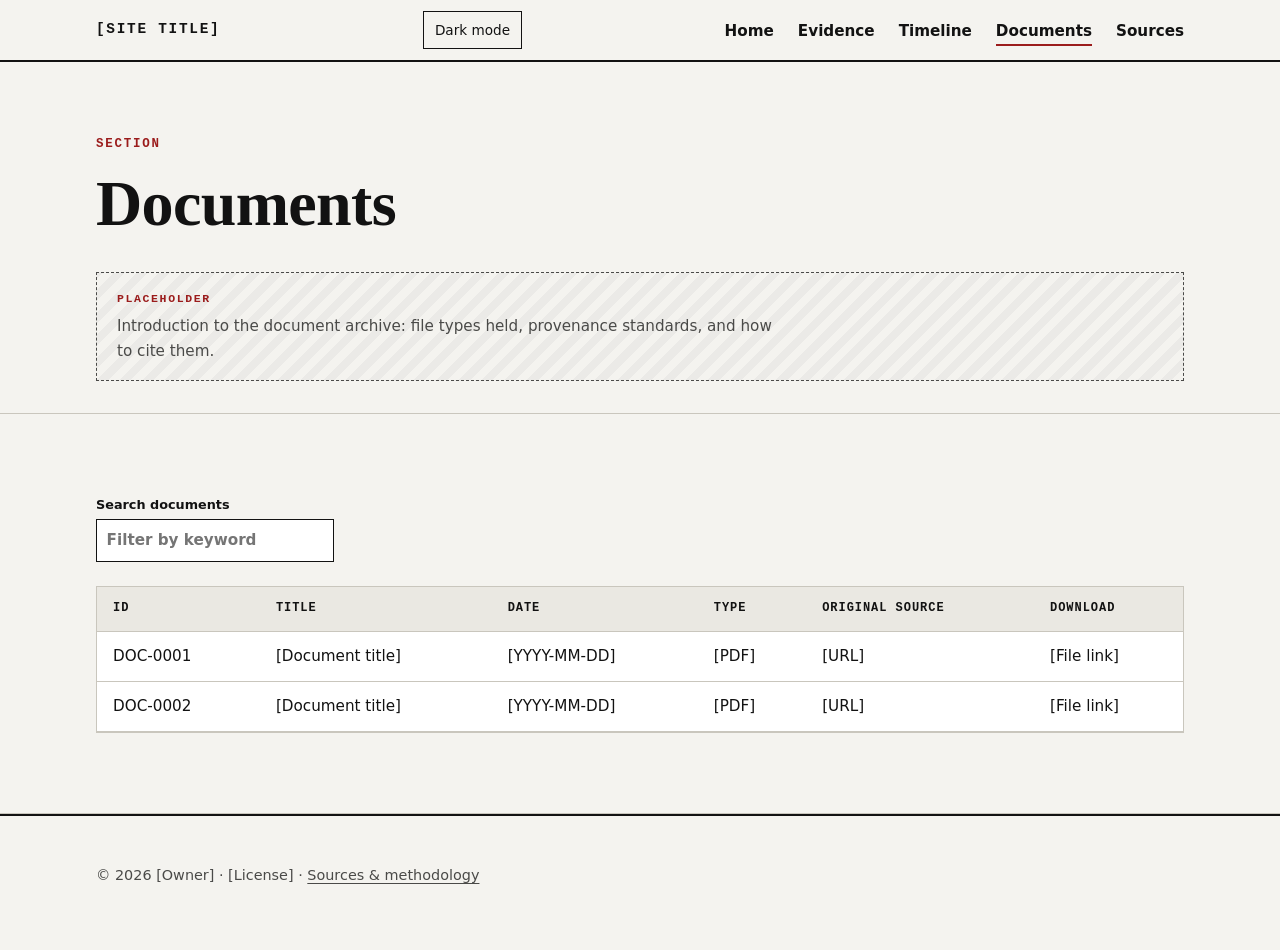
==== documents/index.html @ ba1105cd "Initial static archive structure" ====
<!doctype html>
<html lang="en">
<head>
  <meta charset="utf-8">
  <meta name="viewport" content="width=device-width, initial-scale=1">
  <title>Documents — [Site Title]</title>
  <link rel="stylesheet" href="../assets/css/style.css">
</head>
<body>
  <a class="skip-link" href="#main">Skip to content</a>
  <header class="site-header">
    <div class="container header-inner">
      <a class="site-title" href="../">[Site Title]</a>
      <div class="header-actions">
        <button class="theme-toggle" type="button">Dark mode</button>
        <button class="nav-toggle" type="button" aria-expanded="false" aria-controls="site-nav">Menu</button>
      </div>
      <nav class="site-nav" id="site-nav" aria-label="Main">
        <ul>
          <li><a href="../">Home</a></li>
          <li><a href="../evidence/">Evidence</a></li>
          <li><a href="../timeline/">Timeline</a></li>
          <li><a href="../documents/" aria-current="page">Documents</a></li>
          <li><a href="../sources/">Sources</a></li>
        </ul>
      </nav>
    </div>
  </header>

  <main id="main">
    <section class="page-hero">
      <div class="container">
        <p class="eyebrow">Section</p>
        <h1>Documents</h1>
        <div class="placeholder"><p>Introduction to the document archive: file types held, provenance standards, and how to cite them.</p></div>
      </div>
    </section>

    <section class="section">
      <div class="container">
        <div class="filter-bar" role="search">
          <label>Search documents
            <input type="search" data-filter-search placeholder="Filter by keyword">
          </label>
        </div>
        <!--
          DOCUMENT ROW TEMPLATE — one <tr> per file.
          Store files in /documents/files/ (create when first needed) and link relatively: files/DOC-0001.pdf
        -->
        <div class="table-wrap">
          <table data-filter-list>
            <caption class="visually-hidden">Archived documents</caption>
            <thead>
              <tr><th scope="col">ID</th><th scope="col">Title</th><th scope="col">Date</th><th scope="col">Type</th><th scope="col">Original source</th><th scope="col">Download</th></tr>
            </thead>
            <tbody>
              <tr id="doc-0001" data-search="[keywords]">
                <td>DOC-0001</td><td>[Document title]</td><td>[YYYY-MM-DD]</td><td>[PDF]</td><td>[URL]</td><td>[File link]</td>
              </tr>
              <tr id="doc-0002" data-search="[keywords]">
                <td>DOC-0002</td><td>[Document title]</td><td>[YYYY-MM-DD]</td><td>[PDF]</td><td>[URL]</td><td>[File link]</td>
              </tr>
            </tbody>
          </table>
        </div>
      </div>
    </section>
  </main>

  <footer class="site-footer">
    <div class="container">
      <p>© <span data-year></span> [Owner] · [License] · <a href="../sources/">Sources &amp; methodology</a></p>
    </div>
  </footer>
  <script src="../assets/js/main.js" defer></script>
</body>
</html>
---- assets/css/style.css ----
/* =========================================================
   Archive site — base stylesheet
   No framework. Edit tokens in :root to retheme the site.
   ========================================================= */

:root {
  --bg: #f4f3ef;
  --bg-alt: #eae8e2;
  --surface: #ffffff;
  --text: #121212;
  --text-muted: #4a4a48;
  --rule: #c9c6bd;
  --rule-strong: #121212;
  --accent: #9b1c1c;          /* restrained documentary red */
  --accent-contrast: #ffffff;
  --focus: #1d4ed8;
  --placeholder-bg: repeating-linear-gradient(-45deg, transparent 0 8px, rgba(0,0,0,.035) 8px 16px);

  --font-serif: "Georgia", "Times New Roman", serif;
  --font-sans: system-ui, -apple-system, "Segoe UI", Roboto, "Helvetica Neue", Arial, sans-serif;
  --font-mono: ui-monospace, "SFMono-Regular", Consolas, "Liberation Mono", monospace;

  --max: 72rem;
  --gutter: clamp(1rem, 4vw, 2rem);
}

@media (prefers-color-scheme: dark) {
  :root:not([data-theme="light"]) {
    --bg: #111110;
    --bg-alt: #1a1a19;
    --surface: #1f1f1d;
    --text: #f2f1ec;
    --text-muted: #b5b3ab;
    --rule: #3a3a37;
    --rule-strong: #f2f1ec;
    --accent: #f07167;
    --accent-contrast: #111110;
    --focus: #93c5fd;
    --placeholder-bg: repeating-linear-gradient(-45deg, transparent 0 8px, rgba(255,255,255,.04) 8px 16px);
  }
}
:root[data-theme="dark"] {
  --bg: #111110;
  --bg-alt: #1a1a19;
  --surface: #1f1f1d;
  --text: #f2f1ec;
  --text-muted: #b5b3ab;
  --rule: #3a3a37;
  --rule-strong: #f2f1ec;
  --accent: #f07167;
  --accent-contrast: #111110;
  --focus: #93c5fd;
  --placeholder-bg: repeating-linear-gradient(-45deg, transparent 0 8px, rgba(255,255,255,.04) 8px 16px);
}

/* ---------- Reset / base ---------- */
*, *::before, *::after { box-sizing: border-box; }
html { -webkit-text-size-adjust: 100%; }
body {
  margin: 0;
  background: var(--bg);
  color: var(--text);
  font-family: var(--font-sans);
  font-size: 1.0625rem;
  line-height: 1.65;
}
img { max-width: 100%; height: auto; }
a { color: inherit; text-decoration-thickness: 1px; text-underline-offset: 3px; }
a:hover { color: var(--accent); }
:focus-visible { outline: 3px solid var(--focus); outline-offset: 2px; }

h1, h2, h3 { font-family: var(--font-serif); line-height: 1.15; font-weight: 700; margin: 0 0 .5em; }
h1 { font-size: clamp(2.2rem, 6vw, 4rem); letter-spacing: -.01em; }
h2 { font-size: clamp(1.6rem, 3.5vw, 2.25rem); }
h3 { font-size: 1.2rem; }
p { margin: 0 0 1em; max-width: 68ch; }

.skip-link {
  position: absolute; left: -999px; top: 0;
  background: var(--text); color: var(--bg); padding: .5rem 1rem; z-index: 100;
}
.skip-link:focus { left: 0; }

.visually-hidden {
  position: absolute !important; width: 1px; height: 1px; overflow: hidden;
  clip: rect(0 0 0 0); white-space: nowrap;
}

.container { max-width: var(--max); margin: 0 auto; padding: 0 var(--gutter); }

/* ---------- Header / nav ---------- */
.site-header {
  border-bottom: 2px solid var(--rule-strong);
  background: var(--bg);
  position: sticky; top: 0; z-index: 50;
}
.header-inner {
  display: flex; align-items: center; justify-content: space-between;
  gap: 1rem; min-height: 3.75rem;
}
.site-title {
  font-family: var(--font-mono); font-size: .9rem; font-weight: 700;
  text-transform: uppercase; letter-spacing: .12em; text-decoration: none;
}
.nav-toggle, .theme-toggle {
  font: inherit; font-size: .85rem; background: transparent; color: var(--text);
  border: 1px solid var(--rule-strong); padding: .4rem .7rem; cursor: pointer;
}
.nav-toggle { display: none; }
.header-actions { display: flex; align-items: center; gap: .75rem; }

.site-nav ul { list-style: none; margin: 0; padding: 0; display: flex; gap: 1.5rem; }
.site-nav a {
  text-decoration: none; font-size: .95rem; font-weight: 600;
  padding: .25rem 0; border-bottom: 2px solid transparent;
}
.site-nav a[aria-current="page"] { border-bottom-color: var(--accent); }

@media (max-width: 760px) {
  .nav-toggle { display: inline-block; }
  .site-nav {
    display: none; position: absolute; left: 0; right: 0; top: 100%;
    background: var(--bg); border-bottom: 2px solid var(--rule-strong);
  }
  .site-nav.is-open { display: block; }
  .site-nav ul { flex-direction: column; gap: 0; padding: .5rem var(--gutter) 1rem; }
  .site-nav a { display: block; padding: .75rem 0; border-bottom: 1px solid var(--rule); }
  .site-nav a[aria-current="page"] { color: var(--accent); }
}

/* ---------- Sections ---------- */
.section { padding: clamp(3rem, 7vw, 5rem) 0; border-bottom: 1px solid var(--rule); }
.section--alt { background: var(--bg-alt); }
.section-head {
  display: flex; flex-wrap: wrap; align-items: baseline; justify-content: space-between;
  gap: .5rem 1rem; margin-bottom: 2rem; border-top: 4px solid var(--rule-strong); padding-top: 1rem;
}
.section-head h2 { margin: 0; }
.eyebrow {
  font-family: var(--font-mono); font-size: .78rem; text-transform: uppercase;
  letter-spacing: .14em; color: var(--accent); margin: 0 0 .75rem; font-weight: 700;
}
.section-link { font-weight: 600; font-size: .95rem; }

/* ---------- Hero ---------- */
.hero { padding: clamp(3.5rem, 10vw, 7rem) 0 clamp(3rem, 7vw, 5rem); border-bottom: 1px solid var(--rule); }
.hero h1 { max-width: 18ch; }
.hero .lede { font-family: var(--font-serif); font-size: clamp(1.15rem, 2.2vw, 1.4rem); color: var(--text-muted); }
.meta-row {
  display: flex; flex-wrap: wrap; gap: .5rem 1.5rem; margin-top: 2rem;
  font-family: var(--font-mono); font-size: .8rem; color: var(--text-muted);
}

.page-hero { padding: clamp(2.5rem, 7vw, 4.5rem) 0 2rem; border-bottom: 1px solid var(--rule); }

/* ---------- Placeholder blocks ---------- */
.placeholder {
  border: 1px dashed var(--text-muted);
  background: var(--placeholder-bg);
  padding: 1rem 1.25rem; color: var(--text-muted);
  font-size: .95rem;
}
.placeholder::before {
  content: "Placeholder"; display: block;
  font-family: var(--font-mono); font-size: .72rem; text-transform: uppercase;
  letter-spacing: .14em; color: var(--accent); margin-bottom: .35rem; font-weight: 700;
}
.placeholder p:last-child { margin-bottom: 0; }

/* ---------- Grids / cards ---------- */
.grid { display: grid; gap: 1.25rem; grid-template-columns: repeat(auto-fill, minmax(min(100%, 18rem), 1fr)); }
.card {
  background: var(--surface); border: 1px solid var(--rule);
  border-top: 3px solid var(--rule-strong);
  padding: 1.25rem; display: flex; flex-direction: column; gap: .5rem;
}
.card h3 { margin: 0; }
.card-meta { font-family: var(--font-mono); font-size: .75rem; color: var(--text-muted); text-transform: uppercase; letter-spacing: .08em; }
.card-links { margin-top: auto; padding-top: .75rem; display: flex; gap: 1rem; flex-wrap: wrap; font-size: .9rem; font-weight: 600; }

/* ---------- Timeline ---------- */
.timeline { list-style: none; margin: 0; padding: 0 0 0 1.5rem; border-left: 2px solid var(--rule-strong); }
.timeline li { position: relative; padding: 0 0 2rem 1rem; }
.timeline li::before {
  content: ""; position: absolute; left: calc(-1.5rem - 7px); top: .45rem;
  width: 12px; height: 12px; background: var(--bg); border: 2px solid var(--accent);
}
.timeline time { font-family: var(--font-mono); font-size: .85rem; font-weight: 700; color: var(--accent); }

/* ---------- Tables (documents / sources) ---------- */
.table-wrap { overflow-x: auto; border: 1px solid var(--rule); background: var(--surface); }
table { width: 100%; border-collapse: collapse; font-size: .95rem; }
th, td { text-align: left; padding: .75rem 1rem; border-bottom: 1px solid var(--rule); vertical-align: top; }
th { font-family: var(--font-mono); font-size: .75rem; text-transform: uppercase; letter-spacing: .08em; background: var(--bg-alt); }

/* ---------- Filter bar ---------- */
.filter-bar { display: flex; flex-wrap: wrap; gap: .75rem; margin-bottom: 1.5rem; align-items: end; }
.filter-bar label { display: flex; flex-direction: column; font-size: .8rem; font-weight: 600; gap: .25rem; }
.filter-bar input, .filter-bar select {
  font: inherit; font-size: .95rem; padding: .5rem .6rem; min-width: 12rem;
  background: var(--surface); color: var(--text); border: 1px solid var(--rule-strong);
}

/* ---------- Buttons / CTA ---------- */
.btn {
  display: inline-block; font-weight: 700; text-decoration: none; padding: .75rem 1.25rem;
  border: 2px solid var(--rule-strong); background: var(--text); color: var(--bg);
}
.btn:hover { background: var(--accent); border-color: var(--accent); color: var(--accent-contrast); }
.btn--ghost { background: transparent; color: var(--text); }
.btn-row { display: flex; flex-wrap: wrap; gap: .75rem; margin-top: 1.5rem; }
.closing { text-align: left; }

/* ---------- Two-column ---------- */
.split { display: grid; gap: 2rem; grid-template-columns: 1fr; }
@media (min-width: 820px) { .split { grid-template-columns: 1fr 1fr; } }

/* ---------- Footer ---------- */
.site-footer { padding: 3rem 0; font-size: .9rem; color: var(--text-muted); border-top: 2px solid var(--rule-strong); }
.footer-grid { display: grid; gap: 1.5rem; grid-template-columns: repeat(auto-fit, minmax(min(100%, 14rem), 1fr)); }
.site-footer ul { list-style: none; padding: 0; margin: 0; }
.site-footer li { margin-bottom: .35rem; }
.site-footer h2 { font-family: var(--font-mono); font-size: .78rem; text-transform: uppercase; letter-spacing: .14em; color: var(--text); }

@media (prefers-reduced-motion: reduce) { * { transition: none !important; scroll-behavior: auto !important; } }
@media print {
  .site-header, .nav-toggle, .theme-toggle, .filter-bar { display: none; }
  body { background: #fff; color: #000; }
}
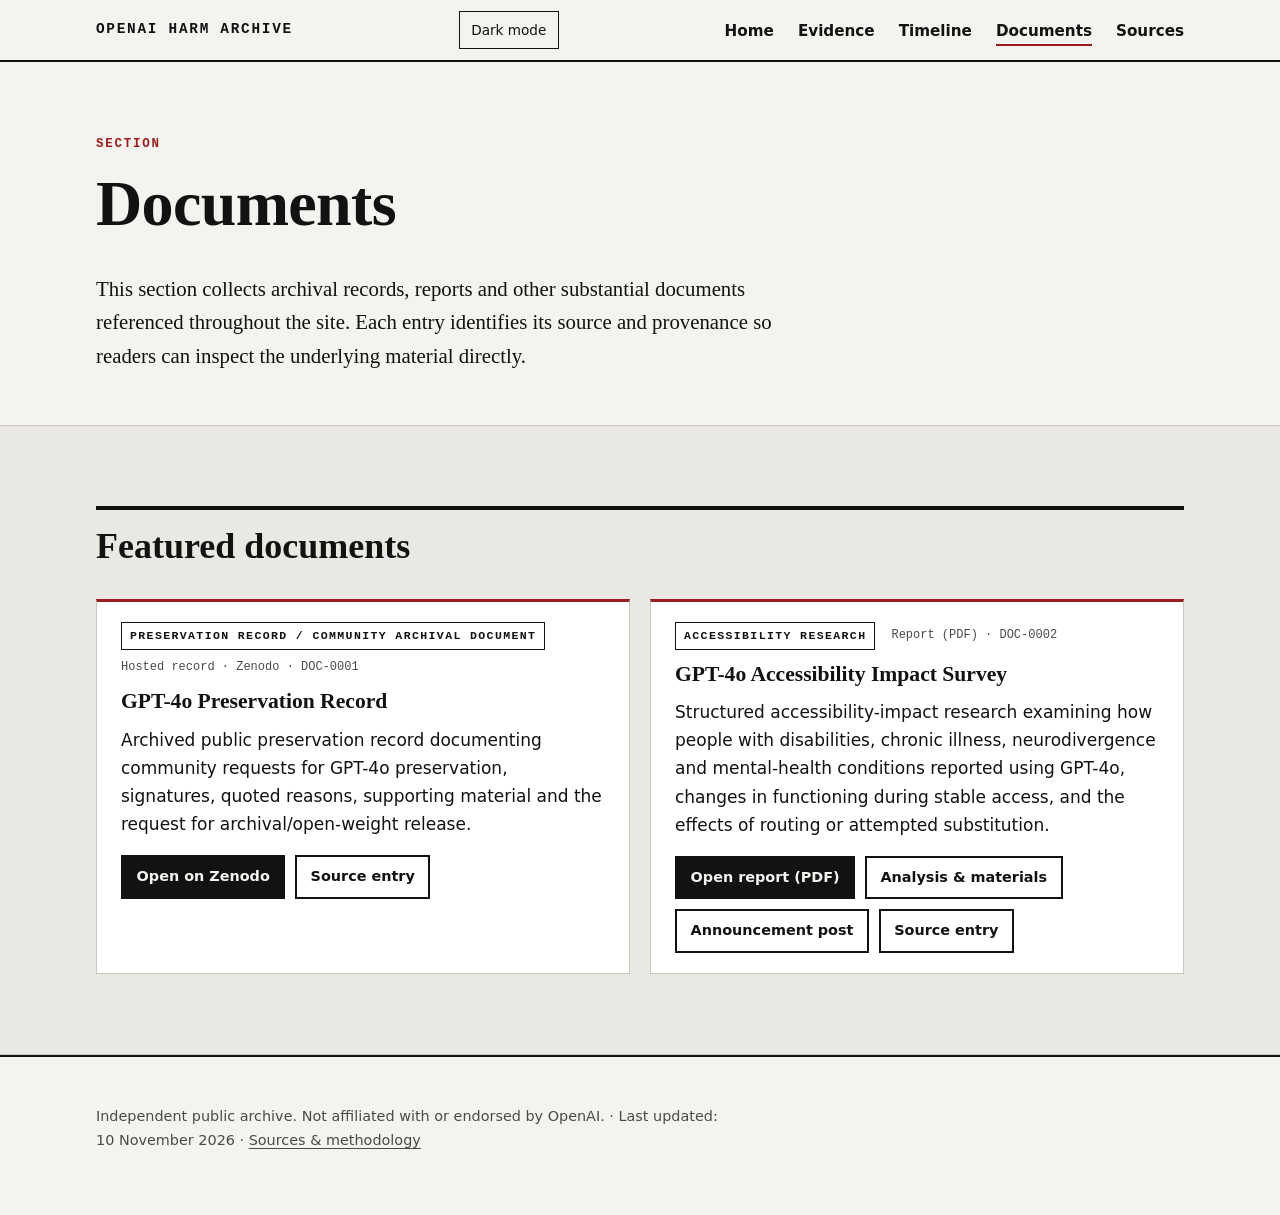
==== commit 3825e1d6: "Add long-form record, request, timeline, sources and redacted evidence Adds the Preservation Record " ====
--- a/documents/index.html
+++ b/documents/index.html
@@ -3,14 +3,14 @@
 <head>
   <meta charset="utf-8">
   <meta name="viewport" content="width=device-width, initial-scale=1">
-  <title>Documents — [Site Title]</title>
+  <title>Documents — OpenAI Harm Archive</title>
   <link rel="stylesheet" href="../assets/css/style.css">
 </head>
 <body>
   <a class="skip-link" href="#main">Skip to content</a>
   <header class="site-header">
     <div class="container header-inner">
-      <a class="site-title" href="../">[Site Title]</a>
+      <a class="site-title" href="../">OPENAI HARM ARCHIVE</a>
       <div class="header-actions">
         <button class="theme-toggle" type="button">Dark mode</button>
         <button class="nav-toggle" type="button" aria-expanded="false" aria-controls="site-nav">Menu</button>
@@ -32,11 +32,47 @@
       <div class="container">
         <p class="eyebrow">Section</p>
         <h1>Documents</h1>
-        <div class="placeholder"><p>Introduction to the document archive: file types held, provenance standards, and how to cite them.</p></div>
+        <p class="intro-text">This section collects archival records, reports and other substantial documents referenced throughout the site. Each entry identifies its source and provenance so readers can inspect the underlying material directly.</p>
       </div>
     </section>
 
-    <section class="section">
+    <section class="section section--alt" aria-labelledby="featured-title">
+      <div class="container">
+        <div class="section-head"><h2 id="featured-title">Featured documents</h2></div>
+        <div class="doc-feature-grid">
+          <article class="doc-feature" id="doc-0001">
+            <div class="src-meta">
+              <span class="tag">Preservation record / community archival document</span>
+              <span class="src-type">Hosted record · Zenodo · DOC-0001</span>
+            </div>
+            <h3>GPT-4o Preservation Record</h3>
+            <p>Archived public preservation record documenting community requests for GPT-4o preservation, signatures, quoted reasons, supporting material and the request for archival/open-weight release.</p>
+            <div class="src-links">
+              <a class="btn btn--small" href="https://zenodo.org/records/23454073">Open on Zenodo</a>
+              <a class="btn btn--small btn--ghost" href="../sources/#src-0004">Source entry</a>
+            </div>
+          </article>
+          <article class="doc-feature" id="doc-0002">
+            <div class="src-meta">
+              <span class="tag">Accessibility research</span>
+              <span class="src-type">Report (PDF) · DOC-0002</span>
+            </div>
+            <h3>GPT-4o Accessibility Impact Survey</h3>
+            <p>Structured accessibility-impact research examining how people with disabilities, chronic illness, neurodivergence and mental-health conditions reported using GPT-4o, changes in functioning during stable access, and the effects of routing or attempted substitution.</p>
+            <div class="src-links">
+              <a class="btn btn--small" href="https://sd-research.github.io/4o-accessibility-impacts/GPT-4o_Accessibility_Impacts_Report.pdf">Open report (PDF)</a>
+              <a class="btn btn--small btn--ghost" href="https://github.com/sd-research/4o-accessibility-impacts">Analysis &amp; materials</a>
+              <a class="btn btn--small btn--ghost" href="https://x.com/Sophty_/status/2019922511497212233">Announcement post</a>
+              <a class="btn btn--small btn--ghost" href="../sources/#src-0002">Source entry</a>
+            </div>
+          </article>
+        </div>
+      </div>
+    </section>
+
+    <!-- DOCUMENT INDEX: temporarily hidden with the `hidden` attribute until the archive holds
+         enough documents for a searchable catalogue. To restore, delete `hidden` below. -->
+    <section class="section" hidden>
       <div class="container">
         <div class="filter-bar" role="search">
           <label>Search documents
@@ -54,10 +90,10 @@
               <tr><th scope="col">ID</th><th scope="col">Title</th><th scope="col">Date</th><th scope="col">Type</th><th scope="col">Original source</th><th scope="col">Download</th></tr>
             </thead>
             <tbody>
-              <tr id="doc-0001" data-search="[keywords]">
+              <tr id="doc-template-1" data-search="[keywords]">
                 <td>DOC-0001</td><td>[Document title]</td><td>[YYYY-MM-DD]</td><td>[PDF]</td><td>[URL]</td><td>[File link]</td>
               </tr>
-              <tr id="doc-0002" data-search="[keywords]">
+              <tr id="doc-template-2" data-search="[keywords]">
                 <td>DOC-0002</td><td>[Document title]</td><td>[YYYY-MM-DD]</td><td>[PDF]</td><td>[URL]</td><td>[File link]</td>
               </tr>
             </tbody>
@@ -69,7 +105,7 @@
 
   <footer class="site-footer">
     <div class="container">
-      <p>© <span data-year></span> [Owner] · [License] · <a href="../sources/">Sources &amp; methodology</a></p>
+      <p>Independent public archive. Not affiliated with or endorsed by OpenAI. · Last updated: 10 November 2026 · <a href="../sources/">Sources &amp; methodology</a></p>
     </div>
   </footer>
   <script src="../assets/js/main.js" defer></script>
--- a/assets/css/style.css
+++ b/assets/css/style.css
@@ -215,6 +215,215 @@
 .split { display: grid; gap: 2rem; grid-template-columns: 1fr; }
 @media (min-width: 820px) { .split { grid-template-columns: 1fr 1fr; } }
 
+/* ---------- Secondary-material tag & note ---------- */
+.tag {
+  font-family: var(--font-mono); font-size: .72rem; text-transform: uppercase; letter-spacing: .12em;
+  border: 1px solid var(--rule-strong); padding: .2rem .5rem; font-weight: 700;
+}
+.note {
+  border-left: 4px solid var(--accent); background: var(--surface);
+  padding: 1rem 1.25rem; margin-bottom: 2rem; font-size: .95rem;
+}
+.note p { margin: 0; }
+
+/* ---------- Gallery ---------- */
+.gallery { display: grid; gap: 1.25rem; grid-template-columns: repeat(auto-fill, minmax(min(100%, 16rem), 1fr)); }
+.gallery-item {
+  margin: 0; background: var(--surface); border: 1px solid var(--rule);
+  border-top: 3px solid var(--rule-strong); display: flex; flex-direction: column;
+}
+.gallery-item a { display: block; background: var(--bg-alt); border-bottom: 1px solid var(--rule); }
+.gallery-item img {
+  display: block; width: 100%; aspect-ratio: 4 / 3; object-fit: cover; object-position: top;
+}
+.gallery-item a:hover img { opacity: .85; }
+.gallery-item figcaption { padding: 1rem 1.25rem; font-size: .9rem; display: flex; flex-direction: column; gap: .35rem; }
+
+/* ---------- Lightbox ---------- */
+.lightbox {
+  border: 2px solid var(--rule-strong); background: var(--bg); color: var(--text);
+  padding: 1rem; max-width: min(95vw, 60rem); max-height: 95vh; width: 100%;
+}
+.lightbox::backdrop { background: rgba(0,0,0,.85); }
+.lightbox-img { display: block; max-width: 100%; max-height: 75vh; margin: 0 auto; }
+.lightbox-caption { margin: .75rem 0 0; font-size: .9rem; color: var(--text-muted); max-width: none; }
+.lightbox-close {
+  display: block; margin: 0 0 .75rem auto; font: inherit; font-size: .85rem; cursor: pointer;
+  background: var(--text); color: var(--bg); border: 0; padding: .45rem .8rem;
+}
+
+/* ---------- Long-form article (approved copy) ---------- */
+/* Verbatim text keeps its original line breaks and spacing. */
+.article [data-v] { white-space: pre-wrap; overflow-wrap: anywhere; }
+.article { border-top: 6px solid var(--rule-strong); }
+.article-head { max-width: 52rem; margin-bottom: 2.5rem; }
+.article-title {
+  font-size: clamp(2rem, 6vw, 3.6rem); line-height: 1.05; letter-spacing: -.01em;
+  text-transform: none; margin-bottom: 1.25rem;
+}
+.article-standfirst {
+  font-family: var(--font-serif); font-size: clamp(1.2rem, 2.4vw, 1.5rem);
+  line-height: 1.45; color: var(--text); max-width: 46rem;
+  border-left: 4px solid var(--accent); padding-left: 1rem;
+}
+.article-body { max-width: 44rem; font-family: var(--font-serif); font-size: clamp(1.05rem, 1.6vw, 1.2rem); line-height: 1.7; }
+.article-body p { max-width: none; margin-bottom: 1.4em; }
+.article-kicker {
+  font-family: var(--font-mono); font-size: .85rem; letter-spacing: .14em; color: var(--accent);
+  border-top: 1px solid var(--rule-strong); border-bottom: 1px solid var(--rule-strong);
+  padding: .6rem 0; margin: 2.5rem 0 2rem;
+}
+.article-body .emph { font-weight: 700; }
+
+.pull { margin: 2.5rem 0; padding: 0 0 0 1.25rem; border-left: 4px solid var(--accent); }
+.pull p { font-family: var(--font-serif); font-size: clamp(1.3rem, 2.8vw, 1.75rem); line-height: 1.35; font-weight: 700; margin: 0; }
+.pull--lead p { font-size: clamp(1.4rem, 3.2vw, 2rem); }
+
+.article-body .source {
+  font-family: var(--font-mono); font-size: .8rem; line-height: 1.5; color: var(--text-muted);
+  background: var(--bg-alt); border-left: 3px solid var(--text-muted);
+  padding: .6rem .85rem; margin: -.6em 0 1.8em;
+}
+.article-body .source a { color: var(--text); word-break: break-all; }
+
+.quote-doc { margin: 0 0 1.4em; padding: 1rem 1.25rem; background: var(--surface); border: 1px solid var(--rule-strong); }
+.quote-doc p { font-family: var(--font-mono); font-size: .95rem; margin: 0; }
+
+.record-box { border: 2px solid var(--rule-strong); padding: 1.25rem 1.5rem; margin: 2.5rem 0; background: var(--surface); }
+.record-box p { margin: 0; font-weight: 700; line-height: 1.8; }
+.questions { border-left: 4px solid var(--rule-strong); padding-left: 1.25rem; margin: 2rem 0; }
+.questions p { font-style: italic; margin: 0; line-height: 1.8; }
+.demand { font-weight: 700; font-size: 1.15em; border-top: 4px solid var(--accent); border-bottom: 1px solid var(--rule); padding: 1rem 0; }
+.closing-lines { font-size: 1.15em; line-height: 1.8; }
+
+/* Figures inside the article */
+.fig { margin: 2rem 0 2.5rem; }
+.fig a { display: block; border: 1px solid var(--rule); background: #000; }
+.fig img { display: block; width: 100%; height: auto; }
+.fig a:hover img { opacity: .9; }
+.fig figcaption { font-family: var(--font-sans); font-size: .85rem; color: var(--text-muted); margin-top: .6rem; line-height: 1.5; }
+.fig-label {
+  font-family: var(--font-mono); font-size: .7rem; text-transform: uppercase; letter-spacing: .12em;
+  color: var(--accent); font-weight: 700; margin-right: .4rem;
+}
+.fig--phone { max-width: 26rem; }
+.fig-pair { display: grid; gap: 1.25rem; grid-template-columns: 1fr; margin: 2rem 0 2.5rem; }
+.fig-pair .fig { margin: 0; max-width: none; }
+@media (min-width: 640px) { .fig-pair { grid-template-columns: 1fr 1fr; } }
+.fig--doc a { background: #fff; }
+.fig--chart a { background: #fff; }
+.fig-stack { display: grid; gap: 2rem; margin: 2rem 0 2.5rem; }
+.fig-stack .fig { margin: 0; }
+.fig--exhibit {
+  border: 2px solid var(--rule-strong); background: var(--surface); padding: 1rem;
+  max-width: 30rem; box-shadow: 6px 6px 0 var(--rule);
+}
+.fig--exhibit a { background: #fff; }
+.exhibit-label {
+  font-family: var(--font-mono); font-size: .75rem !important; text-transform: uppercase; letter-spacing: .16em;
+  font-weight: 700; color: var(--accent); margin: 0 0 .75rem !important;
+  border-bottom: 1px solid var(--rule-strong); padding-bottom: .5rem;
+}
+
+/* ---------- Approved-copy lines (request + timeline) ---------- */
+/* One element per original line; keeps original spacing. */
+.ln { display: block; white-space: pre-wrap; overflow-wrap: anywhere; }
+h2 .ln, h3 .ln, h4 .ln, dt .ln, time .ln { display: inline; }
+
+/* Shared document blocks (also used outside the article) */
+.source {
+  font-family: var(--font-mono); font-size: .8rem; line-height: 1.5; color: var(--text-muted);
+  background: var(--bg-alt); border-left: 3px solid var(--text-muted);
+  padding: .6rem .85rem; margin: 0 0 1.4em; max-width: none;
+}
+.section--alt .source { background: var(--bg); }
+.source a { color: var(--text); word-break: break-all; }
+
+/* ---------- Our request (homepage) ---------- */
+.request-lead {
+  font-family: var(--font-serif); font-weight: 700; line-height: 1.25;
+  font-size: clamp(1.5rem, 3.6vw, 2.3rem); max-width: 40ch; margin-bottom: 1.25rem;
+}
+.request-facts { font-size: 1.05rem; color: var(--text-muted); max-width: 60ch; margin-bottom: 2.5rem; }
+.proposal { border-top: 4px solid var(--rule-strong); padding-top: 1.5rem; }
+.proposal-title { font-size: clamp(1.6rem, 4vw, 2.4rem); text-transform: none; margin-bottom: .5rem; }
+.proposal-intro { font-family: var(--font-serif); font-size: 1.2rem; margin-bottom: 2rem; }
+.spec { background: var(--surface); border: 2px solid var(--rule-strong); }
+.spec-title {
+  margin: 0; padding: .9rem 1.25rem; background: var(--text); color: var(--bg);
+  font-family: var(--font-mono); font-size: .85rem; text-transform: uppercase; letter-spacing: .12em;
+}
+.spec-grid { margin: 0; }
+.spec-row { display: grid; grid-template-columns: 1fr; gap: .25rem 1.5rem; padding: 1rem 1.25rem; border-bottom: 1px solid var(--rule); }
+@media (min-width: 700px) { .spec-row { grid-template-columns: 12rem 1fr; } }
+.spec-row dt { font-family: var(--font-mono); font-size: .8rem; text-transform: uppercase; letter-spacing: .08em; font-weight: 700; padding-top: .2rem; }
+.spec-row--in dt { color: var(--accent); }
+.spec-row dd { margin: 0; font-size: 1.05rem; }
+.gains { display: grid; grid-template-columns: repeat(auto-fit, minmax(min(100%, 14rem), 1fr)); }
+.gain { padding: 1rem 1.25rem; border-right: 1px solid var(--rule); }
+.gain:last-child { border-right: 0; }
+.gain p { margin: 0; }
+.gain-who { font-family: var(--font-mono); font-size: .75rem; text-transform: uppercase; letter-spacing: .1em; font-weight: 700; margin-bottom: .35rem !important; color: var(--text-muted); }
+@media (max-width: 700px) { .gain { border-right: 0; border-bottom: 1px solid var(--rule); } .gain:last-child { border-bottom: 0; } }
+.request .pull { margin-top: 2.5rem; max-width: 46rem; }
+
+/* ---------- Documented record (timeline page) ---------- */
+.record-body { max-width: 52rem; }
+.record-body p { max-width: none; }
+.record-intro { font-family: var(--font-serif); font-size: clamp(1.15rem, 2.2vw, 1.4rem); font-weight: 700; margin-bottom: 2rem; }
+.record-statement { font-family: var(--font-serif); font-size: clamp(1.15rem, 2.2vw, 1.35rem); font-weight: 700; border-left: 4px solid var(--accent); padding-left: 1rem; margin-bottom: 2rem; }
+.record-body .quote-doc p, .record-body .record-box p { margin: 0; }
+
+.tl { margin-top: 2.5rem; }
+.tl .tl-item { padding-bottom: 2.25rem; }
+.tl-date { margin: 0 0 .35rem; }
+.tl-date time {
+  display: inline-block; font-family: var(--font-mono); font-size: .95rem; font-weight: 700;
+  background: var(--text); color: var(--bg); padding: .2rem .55rem;
+}
+.tl-text { font-size: 1.1rem; font-weight: 600; margin: 0 0 .75rem; }
+.tl-quote { margin: 0 0 .75rem; padding: .5rem 0 .5rem 1rem; border-left: 3px solid var(--accent); font-family: var(--font-serif); font-size: 1.15rem; font-style: italic; }
+.tl-quote p { margin: 0; }
+.tl-item--flag::before { background: var(--accent) !important; }
+.tl-item--end .tl-date time { background: var(--accent); color: var(--accent-contrast); }
+.tl .fig { margin: 1rem 0 0; }
+.fig--wide { max-width: 40rem; }
+
+/* ---------- Sources: categories & cards ---------- */
+.section--tight { padding: 2rem 0; }
+.cat-nav { display: flex; flex-wrap: wrap; gap: .5rem; }
+.cat-nav a {
+  font-family: var(--font-mono); font-size: .75rem; text-transform: uppercase; letter-spacing: .08em;
+  text-decoration: none; border: 1px solid var(--rule-strong); padding: .35rem .6rem; font-weight: 700;
+}
+.cat-nav a:hover { background: var(--text); color: var(--bg); }
+.src-cat { margin-bottom: 3rem; }
+.src-cat-title {
+  font-family: var(--font-mono); font-size: .85rem; text-transform: uppercase; letter-spacing: .14em;
+  color: var(--accent); border-bottom: 2px solid var(--rule-strong); padding-bottom: .5rem; margin-bottom: 1.25rem;
+}
+.src-card, .doc-feature {
+  background: var(--surface); border: 1px solid var(--rule); border-top: 3px solid var(--rule-strong);
+  padding: 1.25rem 1.5rem; max-width: 52rem;
+}
+.src-card h4, .doc-feature h3 { font-family: var(--font-serif); font-size: 1.35rem; margin: .75rem 0 .75rem; }
+.src-card p, .doc-feature p { max-width: none; }
+.src-card ul { margin: -.5rem 0 1rem; padding-left: 1.25rem; }
+.src-card li { margin-bottom: .2rem; }
+.src-meta { display: flex; flex-wrap: wrap; align-items: center; gap: .5rem 1rem; }
+.src-type { font-family: var(--font-mono); font-size: .75rem; color: var(--text-muted); }
+.src-status { font-size: .85rem; color: var(--text-muted); font-style: italic; border-top: 1px solid var(--rule); padding-top: .75rem; }
+.src-links { display: flex; flex-wrap: wrap; gap: .6rem; margin-top: 1rem; }
+.btn--small { padding: .5rem .85rem; font-size: .9rem; }
+.src-host { font-family: var(--font-mono); font-weight: 400; font-size: .72rem; opacity: .75; margin-left: .35rem; }
+.doc-feature-grid { display: grid; gap: 1.25rem; grid-template-columns: repeat(auto-fit, minmax(min(100%, 22rem), 1fr)); }
+.doc-feature { max-width: none; border-top-color: var(--accent); }
+
+/* ---------- Homepage intro / closing text ---------- */
+.intro-text { font-family: var(--font-serif); font-size: clamp(1.1rem, 2vw, 1.3rem); line-height: 1.6; }
+.closing-text { font-family: var(--font-serif); font-size: clamp(1.1rem, 2vw, 1.3rem); line-height: 1.6; }
+.closing-text:first-of-type { font-weight: 700; }
+
 /* ---------- Footer ---------- */
 .site-footer { padding: 3rem 0; font-size: .9rem; color: var(--text-muted); border-top: 2px solid var(--rule-strong); }
 .footer-grid { display: grid; gap: 1.5rem; grid-template-columns: repeat(auto-fit, minmax(min(100%, 14rem), 1fr)); }
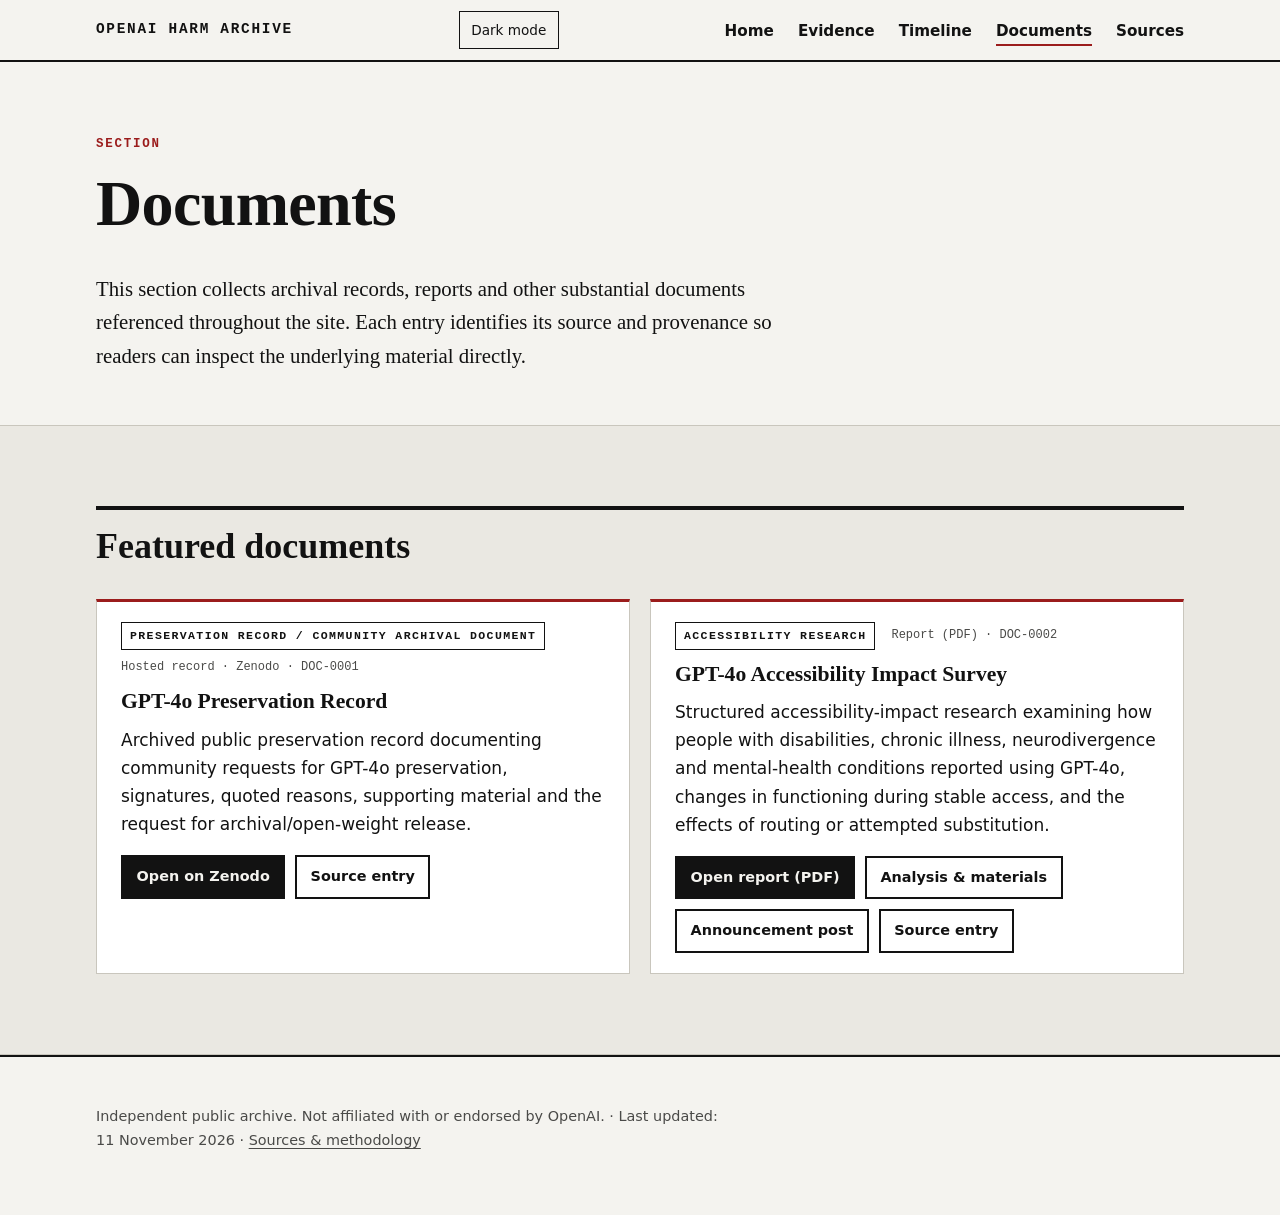
==== commit 28b89498: "Fix two missing spaces, petition wording, update Last updated date" ====
--- a/documents/index.html
+++ b/documents/index.html
@@ -105,7 +105,7 @@
 
   <footer class="site-footer">
     <div class="container">
-      <p>Independent public archive. Not affiliated with or endorsed by OpenAI. · Last updated: 10 November 2026 · <a href="../sources/">Sources &amp; methodology</a></p>
+      <p>Independent public archive. Not affiliated with or endorsed by OpenAI. · Last updated: 11 November 2026 · <a href="../sources/">Sources &amp; methodology</a></p>
     </div>
   </footer>
   <script src="../assets/js/main.js" defer></script>
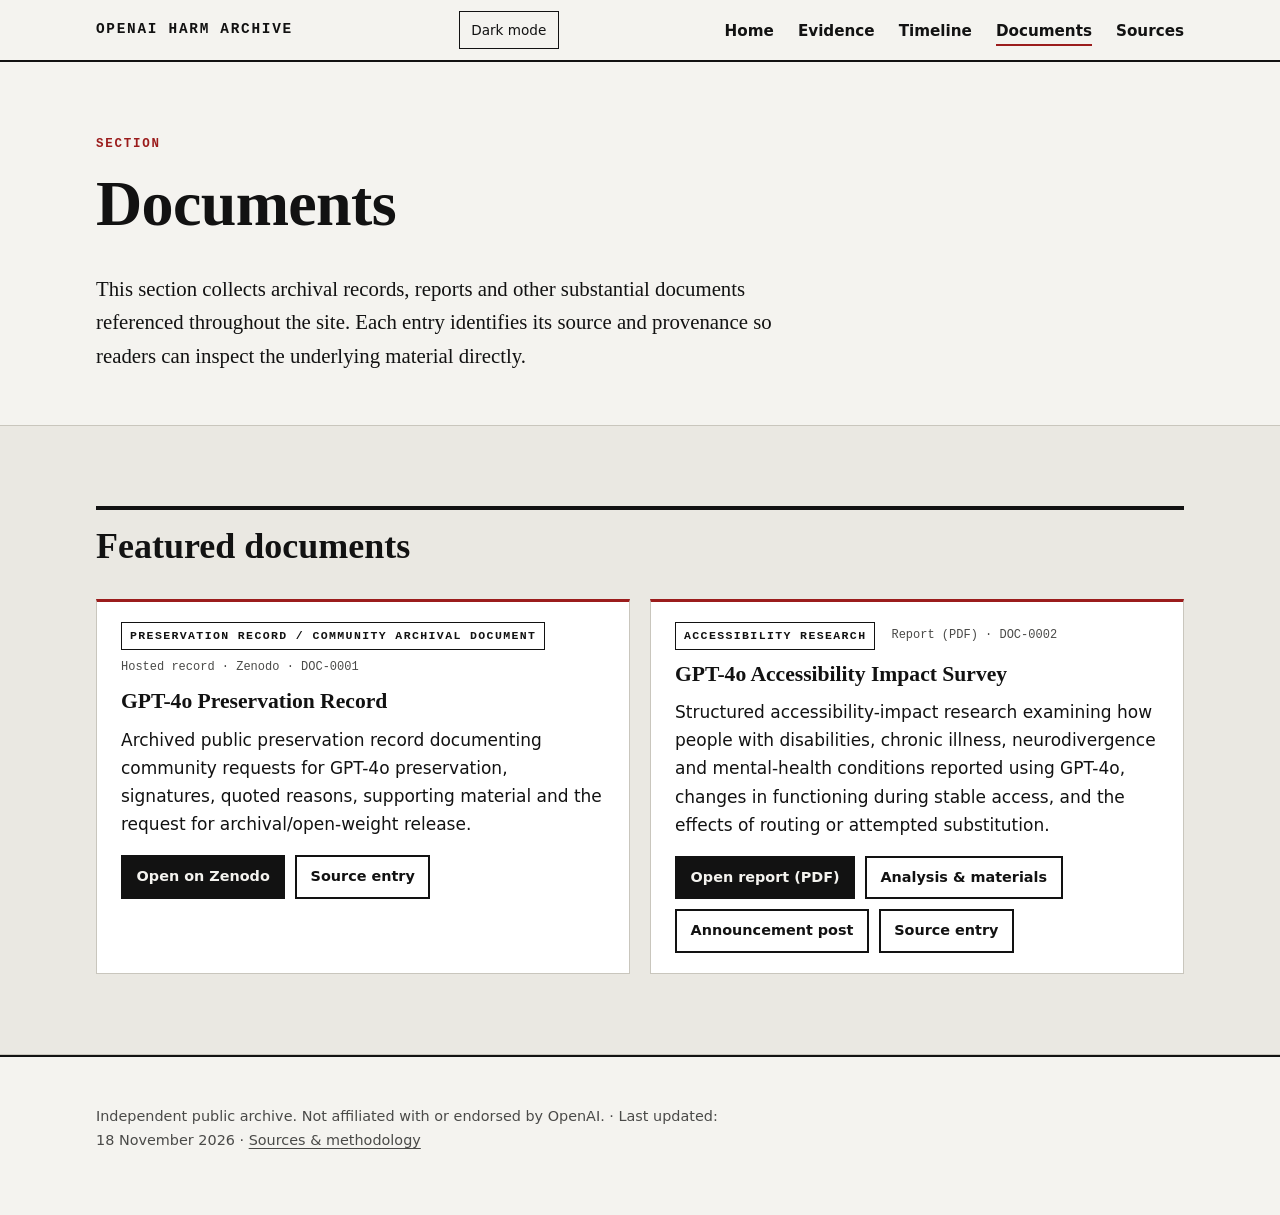
==== commit af52fb9f: "Update footer 'Last updated' date to 18 November 2026 on all pages Co-Authored-By: Claude Fable 5.2 " ====
--- a/documents/index.html
+++ b/documents/index.html
@@ -105,7 +105,7 @@
 
   <footer class="site-footer">
     <div class="container">
-      <p>Independent public archive. Not affiliated with or endorsed by OpenAI. · Last updated: 11 November 2026 · <a href="../sources/">Sources &amp; methodology</a></p>
+      <p>Independent public archive. Not affiliated with or endorsed by OpenAI. · Last updated: 18 November 2026 · <a href="../sources/">Sources &amp; methodology</a></p>
     </div>
   </footer>
   <script src="../assets/js/main.js" defer></script>
--- a/assets/css/style.css
+++ b/assets/css/style.css
@@ -239,6 +239,61 @@
 .gallery-item a:hover img { opacity: .85; }
 .gallery-item figcaption { padding: 1rem 1.25rem; font-size: .9rem; display: flex; flex-direction: column; gap: .35rem; }
 
+/* ---------- User testimonies (homepage) ---------- */
+/* One .testimony per story; its screenshots stay together and are never cropped. */
+.testimonies-meta { margin: -1rem 0 1.75rem; }
+.testimonies .note p { max-width: 80ch; }
+.testimonies .note { background: var(--bg); }
+.testimony-list { display: grid; gap: 2rem; grid-template-columns: minmax(0, 1fr); }
+.testimony {
+  background: var(--surface); border: 1px solid var(--rule);
+  border-top: 3px solid var(--rule-strong); padding: 1.25rem;
+}
+.testimony-head {
+  display: flex; flex-wrap: wrap; align-items: baseline; justify-content: space-between;
+  gap: .25rem 1rem; margin-bottom: 1rem; padding-bottom: .75rem; border-bottom: 1px solid var(--rule);
+}
+.testimony-head h3, .testimony-head p { margin: 0; }
+.testimony-nav { margin-bottom: 2rem; }
+.testimony { scroll-margin-top: 5rem; min-width: 0; }
+.testimony-note {
+  font-size: .9rem; color: var(--text-muted); max-width: none;
+  border-left: 3px solid var(--text-muted); padding-left: .75rem; margin-bottom: 1rem;
+}
+.testimony-part {
+  font-family: var(--font-mono); font-size: .8rem; text-transform: uppercase; letter-spacing: .1em;
+  margin: 1.5rem 0 .75rem; padding-top: .75rem; border-top: 1px solid var(--rule-strong);
+}
+.testimony-note + .testimony-part { margin-top: 0; }
+.testimony-hint { display: none; font-size: .8rem; color: var(--text-muted); margin: 0 0 .5rem; }
+.testimony-shots {
+  display: grid; gap: 1.25rem; align-items: start;
+  grid-template-columns: repeat(auto-fill, minmax(min(100%, 20rem), 1fr));
+}
+.shot { margin: 0; }
+.shot > a { display: block; border: 1px solid var(--rule); background: #fff; }
+.shot img { display: block; width: 100%; height: auto; }
+.shot > a:hover img { opacity: .9; }
+.shot-open { font-size: .85rem; font-weight: 600; margin: .5rem 0 0; }
+.shot figcaption { font-size: .85rem; color: var(--text-muted); margin-top: .25rem; line-height: 1.5; }
+/* Phones: each story becomes one sideways strip, so its screenshots stay together. */
+@media (max-width: 640px) {
+  .testimony { padding: 1rem; }
+  .testimony-hint { display: block; }
+  .testimony-shots {
+    display: flex; overflow-x: auto; scroll-snap-type: x mandatory;
+    gap: 1rem; padding-bottom: .75rem; -webkit-overflow-scrolling: touch;
+  }
+  .testimony-shots .shot { flex: 0 0 88%; scroll-snap-align: start; }
+  .testimony-shots .shot:only-child { flex-basis: 100%; }
+}
+@media print { .testimony-shots { display: block; } .shot { margin-bottom: 1rem; break-inside: avoid; } }
+
+/* Lightbox variant for tall screenshots: full readable width, scrolls vertically. */
+.lightbox--scroll { max-width: min(96vw, 40rem); overflow-y: auto; }
+.lightbox--scroll .lightbox-img { max-height: none; width: 100%; }
+.lightbox--scroll .lightbox-close { position: sticky; top: 0; }
+
 /* ---------- Lightbox ---------- */
 .lightbox {
   border: 2px solid var(--rule-strong); background: var(--bg); color: var(--text);
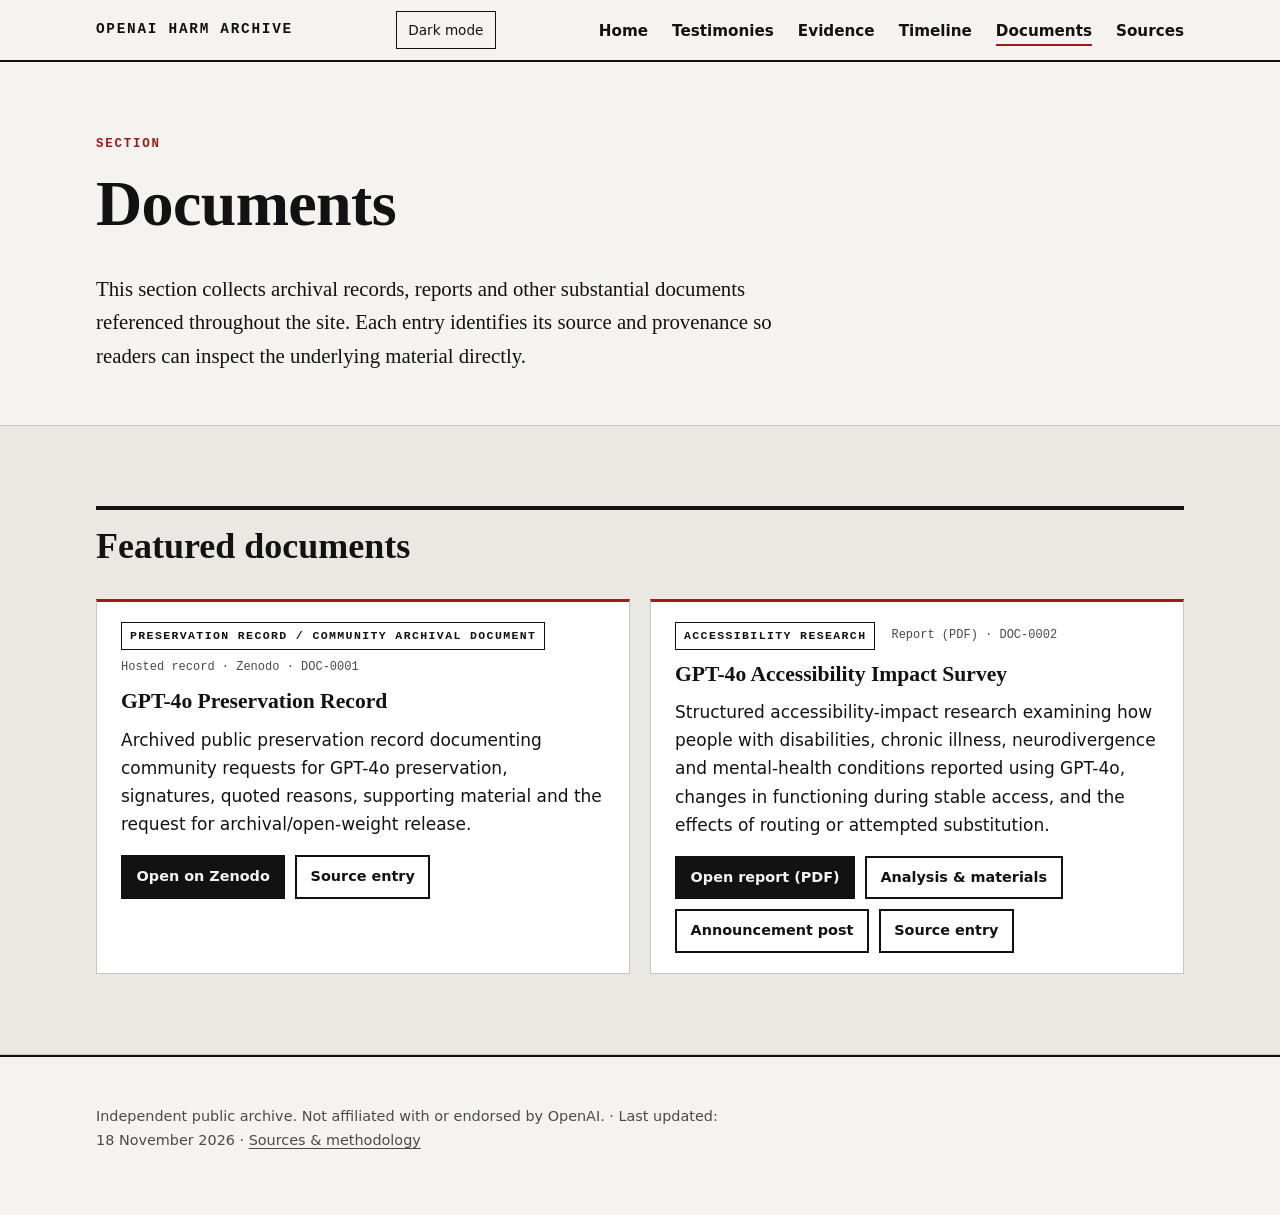
==== commit 4afe5748: "Add 'OpenAI knew' lead section and testimony screenshot archive - Homepage: new lead section "OpenAI" ====
--- a/documents/index.html
+++ b/documents/index.html
@@ -18,6 +18,7 @@
       <nav class="site-nav" id="site-nav" aria-label="Main">
         <ul>
           <li><a href="../">Home</a></li>
+          <li><a href="../testimonies/">Testimonies</a></li>
           <li><a href="../evidence/">Evidence</a></li>
           <li><a href="../timeline/">Timeline</a></li>
           <li><a href="../documents/" aria-current="page">Documents</a></li>
--- a/assets/css/style.css
+++ b/assets/css/style.css
@@ -238,6 +238,87 @@
 }
 .gallery-item a:hover img { opacity: .85; }
 .gallery-item figcaption { padding: 1rem 1.25rem; font-size: .9rem; display: flex; flex-direction: column; gap: .35rem; }
+
+/* ---------- OpenAI knew (homepage lead section) ---------- */
+.knew .section-head h2 { font-size: clamp(1.6rem, 4vw, 2.6rem); max-width: 26ch; line-height: 1.15; }
+.knew-steps { list-style: none; margin: 2.5rem 0; padding: 0; display: grid; gap: 1.25rem; max-width: 52rem; counter-reset: knew; }
+.knew-step { counter-increment: knew; position: relative; padding: 1.25rem 1.5rem 1.25rem 3.75rem; background: var(--surface); border: 1px solid var(--rule-strong); border-left: 4px solid var(--accent); }
+.knew-step::before { content: counter(knew); position: absolute; left: 1.25rem; top: 1.15rem; font-family: var(--font-mono); font-weight: 700; font-size: 1.1rem; color: var(--accent); }
+.knew-step h3 { margin: .35rem 0 .9rem; }
+.knew-step p { max-width: none; }
+.knew-step .quote-doc { margin: .25rem 0 1rem; }
+.knew-step .source { margin-bottom: 0; }
+.knew-step .source a { word-break: normal; overflow-wrap: anywhere; }
+/* Primary-source evidence image inside a step: full step width on phones, capped on desktop so it stays readable but not oversized. Never cropped. */
+.knew-fig { margin: .5rem 0 1.25rem; max-width: 36rem; }
+.knew-fig img { width: 100%; height: auto; }
+.knew-fig figcaption a { color: var(--text); }
+.knew-point { font-family: var(--font-serif); font-weight: 700; font-size: 1.05rem; }
+.knew-list { margin: 0 0 1rem; padding-left: 1.25rem; }
+.knew-list li { margin-bottom: .35rem; }
+.knew-list code { overflow-wrap: anywhere; }
+.knew-body ul { margin: -.25rem 0 1.25rem; padding-left: 1.25rem; }
+.knew-body li { margin-bottom: .35rem; }
+.knew-body .record-statement { margin: 1.5rem 0; font-size: clamp(1.3rem, 2.8vw, 1.75rem); }
+.knew-sources { max-width: 52rem; margin: 2.5rem 0; }
+.knew-src-list { margin: 1rem 0 0; padding-left: 1.25rem; font-size: .95rem; }
+.knew-src-list li { margin-bottom: .4rem; }
+.knew-src-list a { overflow-wrap: anywhere; }
+.knew-callout { max-width: 52rem; margin-bottom: 0; }
+.knew-callout p { font-family: var(--font-serif); font-size: clamp(1.1rem, 2.2vw, 1.35rem); line-height: 1.5; }
+.knew-callout p + p { margin-top: .75rem; }
+@media (max-width: 40rem) {
+  .knew-step { padding: 1rem 1rem 1rem 2.75rem; }
+  .knew-step::before { left: .9rem; top: .95rem; }
+}
+
+/* ---------- When safety itself causes harm (homepage) ---------- */
+.grid--two { grid-template-columns: repeat(auto-fill, minmax(min(100%, 26rem), 1fr)); margin: 2.5rem 0; }
+.safety-harm .card p { max-width: none; }
+.safety-harm .card .source { margin: auto 0 0; }
+.safety-harm .card .source a { word-break: normal; overflow-wrap: anywhere; }
+.safety-harm-body ul { margin: -.25rem 0 1.25rem; padding-left: 1.25rem; }
+.safety-harm-body li { margin-bottom: .35rem; }
+.safety-harm-body .pull { margin: 1.5rem 0 2.5rem; }
+.safety-harm-sources { display: grid; gap: 1.25rem; margin-bottom: 2.5rem; }
+.safety-harm-sources .src-cat-title { margin: 0; }
+.safety-harm-sources .src-card h4 { margin-top: .75rem; }
+.src-card--supplementary { border-top-style: dashed; }
+.safety-harm-callout { max-width: 52rem; margin-bottom: 0; }
+.safety-harm-callout p { font-family: var(--font-serif); font-size: clamp(1.1rem, 2.2vw, 1.35rem); line-height: 1.5; }
+.safety-harm-callout p + p { margin-top: .75rem; }
+
+/* ---------- Disrupted Companionship study (homepage) ---------- */
+.disruption .section-head h2 { font-size: clamp(1.35rem, 3vw, 2rem); max-width: 34ch; }
+.disruption-body { margin-bottom: 0; }
+.disruption-body .record-statement { margin: 1.25rem 0 1.5rem; }
+.disruption-body .pull { margin: 2rem 0; }
+.stat-grid {
+  display: grid; gap: 1rem; margin: 1.25rem 0 2rem; max-width: 52rem;
+  grid-template-columns: repeat(auto-fit, minmax(min(100%, 13rem), 1fr));
+}
+.stat-grid--four { max-width: none; grid-template-columns: repeat(auto-fit, minmax(min(100%, 14rem), 1fr)); }
+.stat-grid--two { max-width: 40rem; }
+.stat { gap: .25rem; padding: 1rem 1.25rem; }
+.stat p { margin: 0; }
+.stat-label { font-family: var(--font-mono); font-size: .78rem; text-transform: uppercase; letter-spacing: .1em; font-weight: 700; color: var(--text-muted); }
+.stat-value { font-family: var(--font-serif); font-weight: 700; line-height: 1.1; font-size: clamp(1.7rem, 4.5vw, 2.4rem); overflow-wrap: anywhere; }
+.stat-unit { font-size: .5em; font-family: var(--font-mono); font-weight: 700; text-transform: uppercase; letter-spacing: .08em; }
+.stat-note { font-size: .85rem; color: var(--text-muted); }
+.stat--accent { border-top-color: var(--accent); }
+.stat--accent .stat-value { color: var(--accent); }
+.disruption-gallery-title { margin: 2.5rem 0 1.25rem; }
+.research-gallery {
+  display: grid; gap: 1.5rem; align-items: start; margin-bottom: 2.5rem;
+  grid-template-columns: repeat(auto-fill, minmax(min(100%, 24rem), 1fr));
+}
+.research-gallery .fig { margin: 0; min-width: 0; }
+/* never upscale a screenshot beyond its real size */
+.research-gallery .fig img { width: auto; max-width: 100%; height: auto; margin: 0 auto; }
+.disruption-callout { margin-top: 0; margin-bottom: 2rem; }
+.disruption-ask { margin-bottom: 2rem; }
+.disruption-ask .source { display: inline-block; }
+.disruption-source { margin-bottom: 0; }
 
 /* ---------- User testimonies (homepage) ---------- */
 /* One .testimony per story; its screenshots stay together and are never cropped. */
@@ -289,6 +370,62 @@
 }
 @media print { .testimony-shots { display: block; } .shot { margin-bottom: 1rem; break-inside: avoid; } }
 
+/* Homepage entry card for the testimony archive (compact; the collection itself is on testimonies/). */
+.testimony-entry {
+  display: grid; grid-template-columns: minmax(0, 1fr); gap: 0; max-width: 60rem;
+  background: var(--surface); border: 1px solid var(--rule-strong); border-top: 4px solid var(--accent);
+  color: var(--text); text-decoration: none;
+}
+.testimony-entry:hover, .testimony-entry:focus-visible { border-color: var(--accent); }
+.testimony-entry:hover .testimony-entry-cta { background: var(--accent); border-color: var(--accent); color: var(--accent-contrast); }
+.testimony-entry-thumbs {
+  display: grid; grid-template-columns: repeat(3, minmax(0, 1fr)); gap: .5rem;
+  padding: 1rem 1rem 0; height: 11rem; overflow: hidden;
+}
+.testimony-entry-thumbs img {
+  display: block; width: 100%; height: 100%; object-fit: cover; object-position: top;
+  border: 1px solid var(--rule); background: #fff;
+}
+.testimony-entry-body { padding: 1rem 1.25rem 1.25rem; }
+.testimony-entry-body h3 { margin: .35rem 0 .6rem; }
+.testimony-entry-body p { max-width: 70ch; }
+.testimony-entry-note { font-size: .9rem; color: var(--text-muted); }
+.testimony-entry-cta { display: inline-block; margin-top: .25rem; }
+@media (min-width: 48rem) {
+  .testimony-entry { grid-template-columns: 22rem minmax(0, 1fr); }
+  .testimony-entry-thumbs { height: auto; min-height: 15rem; padding: 1rem 0 1rem 1rem; }
+}
+
+/* Testimony archive page: with JS, each testimony is a compact card showing its first screenshot
+   as a preview (display only; the image file is not cropped) and a "View post" button that opens
+   every screenshot of that post in the viewer. Without JS, every screenshot is shown in full. */
+.testimony-archive--cards .testimony-list { grid-template-columns: repeat(auto-fill, minmax(min(100%, 20rem), 1fr)); gap: 1.5rem; }
+.testimony-archive--cards .testimony { display: flex; flex-direction: column; }
+.testimony-archive--cards .testimony-shots:not(:first-of-type),
+.testimony-archive--cards .testimony-shots .shot:not(:first-child),
+.testimony-archive--cards .testimony-part,
+.testimony-archive--cards .testimony-hint { display: none; }
+.testimony-archive--cards .testimony-shots { display: block; overflow: visible; padding: 0; }
+.testimony-archive--cards .shot > a { position: relative; max-height: 20rem; overflow: hidden; }
+.testimony-archive--cards .shot > a::after {
+  content: ""; position: absolute; left: 0; right: 0; bottom: 0; height: 4rem;
+  background: linear-gradient(to bottom, rgba(255,255,255,0), #fff); pointer-events: none;
+}
+.testimony-archive--cards .shot figcaption { display: none; }
+.testimony-view { margin-top: auto; align-self: flex-start; }
+.testimony-archive--cards .shot { margin-bottom: 1rem; }
+
+/* Viewer: previous / next within one testimony */
+.lightbox-nav { display: flex; align-items: center; justify-content: space-between; gap: .75rem; margin: .75rem 0 0; }
+.lightbox-nav[hidden] { display: none; }
+.lightbox-prev, .lightbox-next {
+  font: inherit; font-size: .9rem; font-weight: 600; cursor: pointer;
+  background: var(--text); color: var(--bg); border: 0; padding: .5rem .9rem;
+}
+.lightbox-prev:disabled, .lightbox-next:disabled { opacity: .35; cursor: default; }
+.lightbox-count { font-family: var(--font-mono); font-size: .8rem; color: var(--text-muted); text-align: center; }
+.lightbox--scroll .lightbox-nav { position: sticky; bottom: 0; background: var(--bg); padding: .5rem 0; }
+
 /* Lightbox variant for tall screenshots: full readable width, scrolls vertically. */
 .lightbox--scroll { max-width: min(96vw, 40rem); overflow-y: auto; }
 .lightbox--scroll .lightbox-img { max-height: none; width: 100%; }
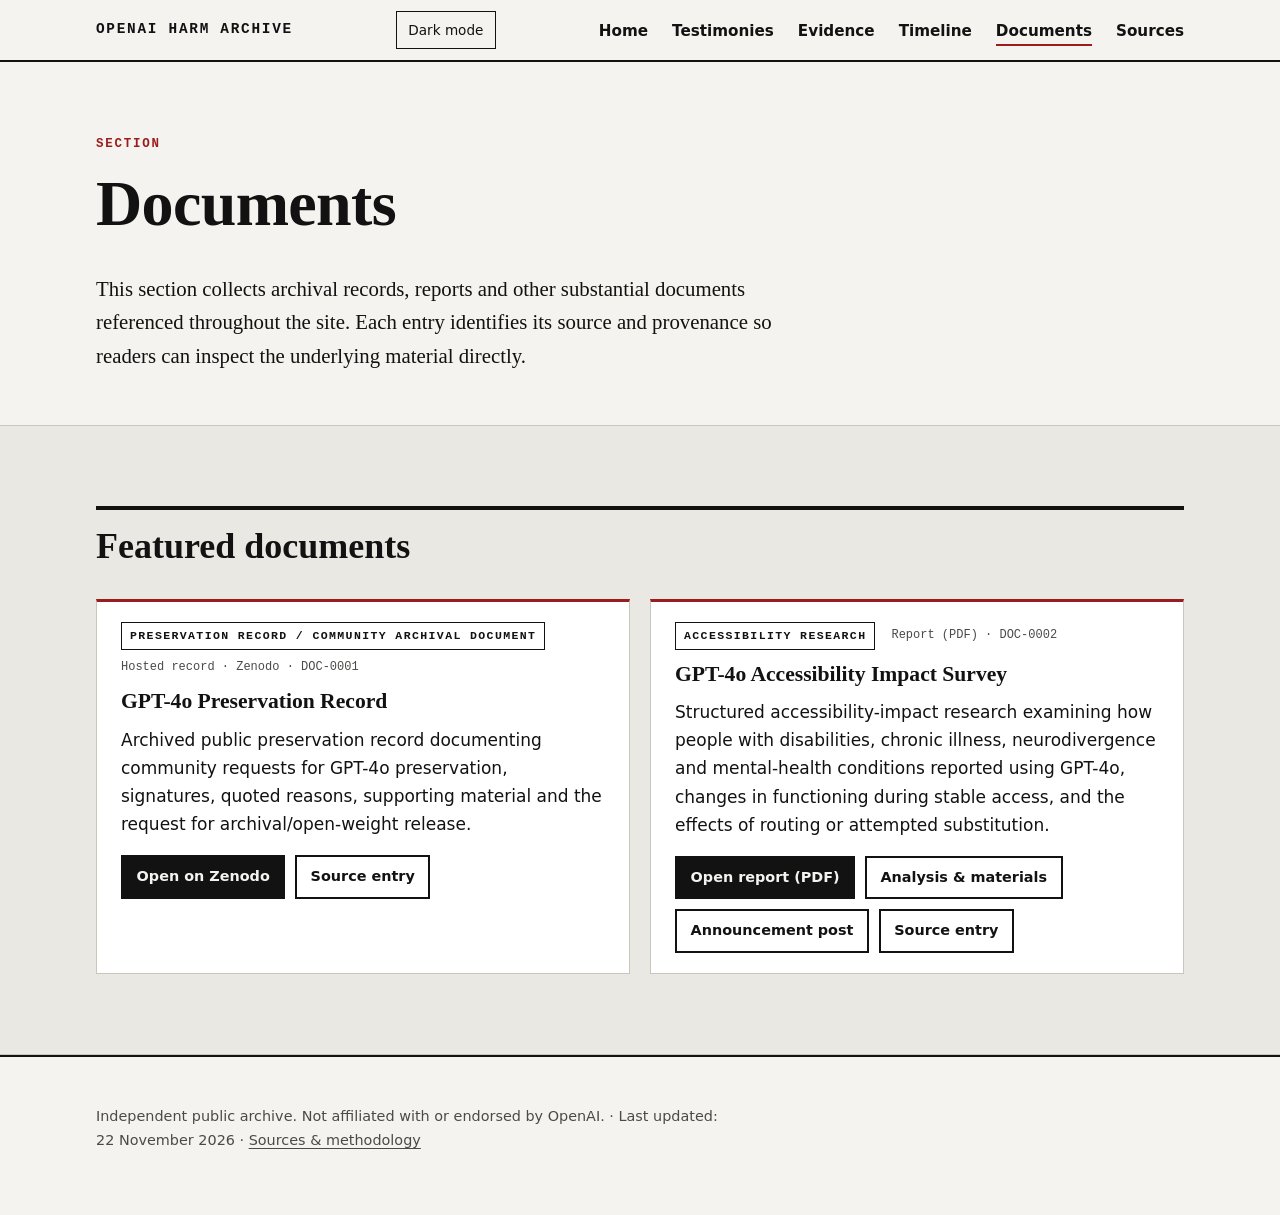
==== commit fcf3e2cb: "Blur Testimony 17 title; date release 22 November 2026 - Testimony 17: blur the searchable Reddit po" ====
--- a/documents/index.html
+++ b/documents/index.html
@@ -106,7 +106,7 @@
 
   <footer class="site-footer">
     <div class="container">
-      <p>Independent public archive. Not affiliated with or endorsed by OpenAI. · Last updated: 18 November 2026 · <a href="../sources/">Sources &amp; methodology</a></p>
+      <p>Independent public archive. Not affiliated with or endorsed by OpenAI. · Last updated: 22 November 2026 · <a href="../sources/">Sources &amp; methodology</a></p>
     </div>
   </footer>
   <script src="../assets/js/main.js" defer></script>
